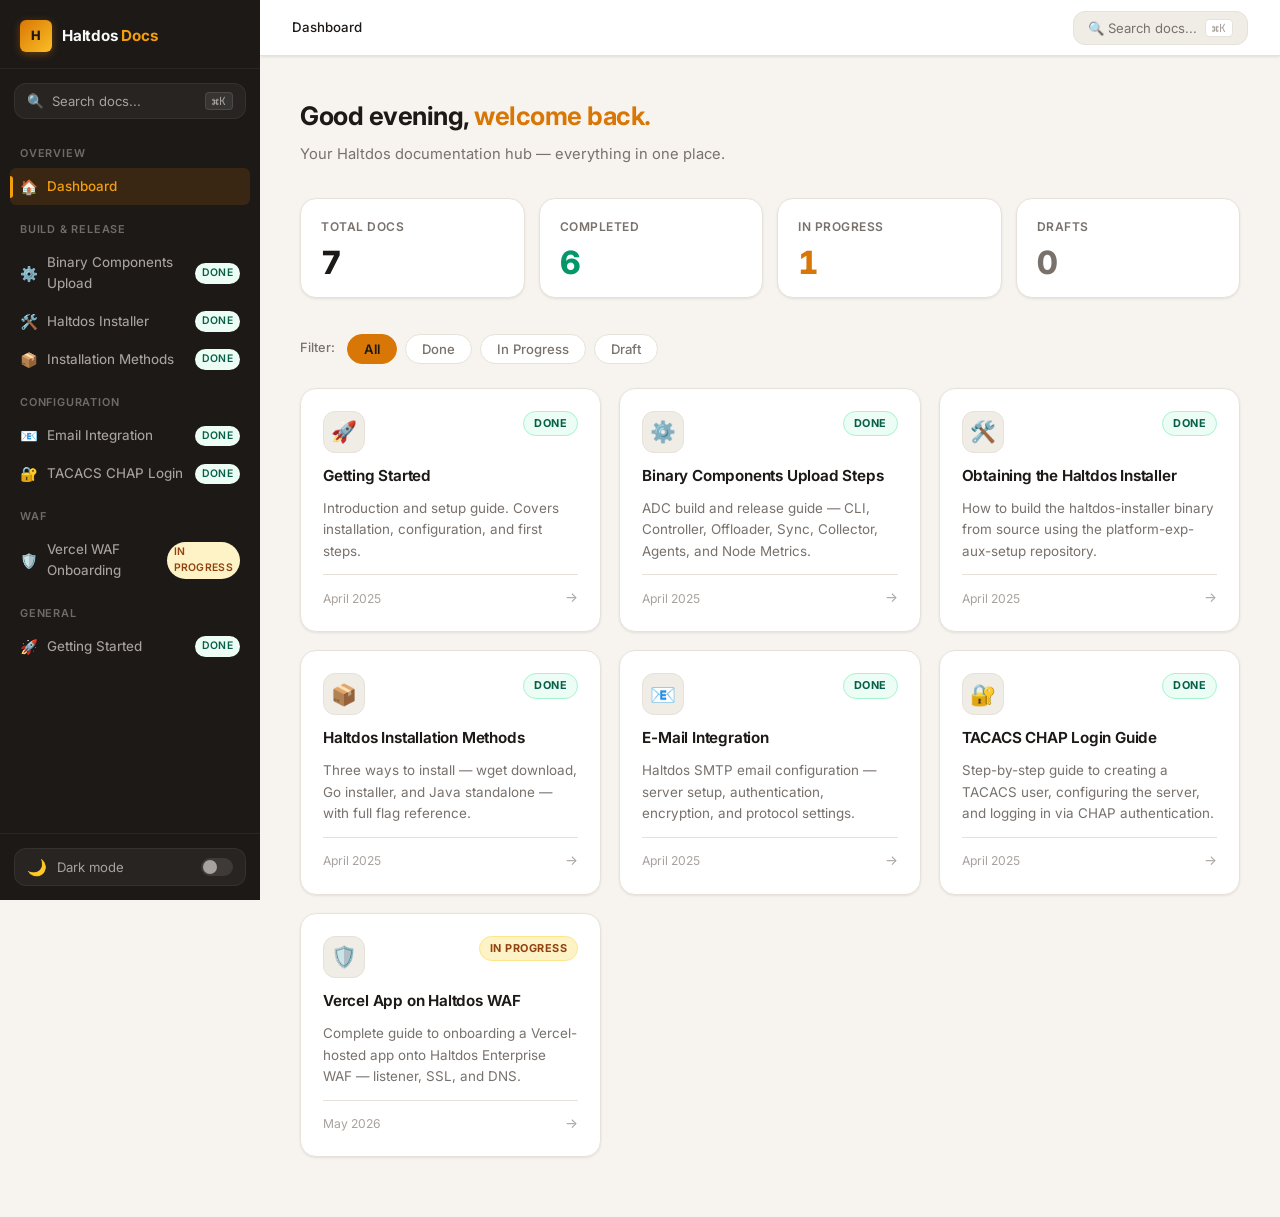
==== index.html @ 84341613 "docs: update 2026-05-12 13:01" ====
<!DOCTYPE html>
<html lang="en" data-theme="light">

<head>
    <meta charset="UTF-8" />
    <meta name="viewport" content="width=device-width, initial-scale=1.0" />
    <title>Haltdos Docs</title>
    <link rel="stylesheet" href="style.css" />
</head>

<body>

    <!-- ══════════════════════════════════════
       SPOTLIGHT SEARCH MODAL
  ══════════════════════════════════════ -->
    <div class="search-overlay" id="searchOverlay">
        <div class="search-modal">
            <div class="search-input-wrap">
                <span class="search-input-icon">🔍</span>
                <input type="text" class="search-input" id="searchInput" placeholder="Search documentation..."
                    autocomplete="off" />
                <span class="search-esc" id="searchClose">ESC</span>
            </div>
            <div class="search-results" id="searchResults"></div>
            <div class="search-footer">
                <span><kbd>↑</kbd> <kbd>↓</kbd> navigate</span>
                <span><kbd>↵</kbd> open</span>
                <span><kbd>ESC</kbd> close</span>
            </div>
        </div>
    </div>

    <!-- ══════════════════════════════════════
       SIDEBAR
  ══════════════════════════════════════ -->
    <aside class="sidebar" id="sidebar">

        <!-- Logo -->
        <div class="sidebar-logo">
            <a href="index.html">
                <div class="logo-mark">H</div>
                <div class="logo-text">Haltdos <span>Docs</span></div>
            </a>
        </div>

        <!-- Search trigger -->
        <div class="sidebar-search">
            <button class="sidebar-search-btn" id="sidebarSearchBtn">
                <span class="search-icon">🔍</span>
                Search docs...
                <span class="sidebar-search-kbd">⌘K</span>
            </button>
        </div>

        <!-- Nav -->
        <nav class="sidebar-nav">

            <div class="nav-section">
                <div class="nav-section-title">Overview</div>
                <a class="nav-item active" href="index.html">
                    <span class="nav-item-icon">🏠</span>
                    Dashboard
                </a>
            </div>

            <div class="nav-section">
                <div class="nav-section-title">Build & Release</div>
                <a class="nav-item" href="docs/binary-components-upload.html">
                    <span class="nav-item-icon">⚙️</span>
                    Binary Components Upload
                    <span class="nav-item-tag done">Done</span>
                </a>
                <a class="nav-item" href="docs/haltdos-installer.html">
                    <span class="nav-item-icon">🛠️</span>
                    Haltdos Installer
                    <span class="nav-item-tag done">Done</span>
                </a>
                <a class="nav-item" href="docs/installer-methods.html">
                    <span class="nav-item-icon">📦</span>
                    Installation Methods
                    <span class="nav-item-tag done">Done</span>
                </a>
            </div>

            <div class="nav-section">
                <div class="nav-section-title">Configuration</div>
                <a class="nav-item" href="docs/email-integration.html">
                    <span class="nav-item-icon">📧</span>
                    Email Integration
                    <span class="nav-item-tag done">Done</span>
                </a>
                <a class="nav-item" href="docs/tacacs-chap-login.html">
                    <span class="nav-item-icon">🔐</span>
                    TACACS CHAP Login
                    <span class="nav-item-tag done">Done</span>
                </a>
            </div>

            <div class="nav-section">
                <div class="nav-section-title">WAF</div>
                <a class="nav-item" href="docs/vercel-waf-onboarding.html">
                    <span class="nav-item-icon">🛡️</span>
                    Vercel WAF Onboarding
                    <span class="nav-item-tag progress">In Progress</span>
                </a>
            </div>

            <div class="nav-section">
                <div class="nav-section-title">General</div>
                <a class="nav-item" href="docs/getting-started.html">
                    <span class="nav-item-icon">🚀</span>
                    Getting Started
                    <span class="nav-item-tag done">Done</span>
                </a>
            </div>

        </nav>

        <!-- Footer — Theme Toggle -->
        <div class="sidebar-footer">
            <button class="theme-toggle" id="themeToggle">
                <span class="theme-toggle-icon" id="themeIcon">🌙</span>
                <span class="theme-toggle-label" id="themeLabel">Dark mode</span>
                <div class="theme-toggle-pill"></div>
            </button>
        </div>

    </aside>

    <!-- ══════════════════════════════════════
       MAIN WRAPPER
  ══════════════════════════════════════ -->
    <div class="main-wrapper">

        <!-- Topbar -->
        <header class="topbar">
            <div class="topbar-breadcrumb">
                <span class="current">Dashboard</span>
            </div>
            <button class="topbar-search-btn" id="topbarSearchBtn">
                🔍 Search docs...
                <span class="topbar-search-kbd">⌘K</span>
            </button>
        </header>

        <!-- Hero -->
        <section class="dashboard-hero animate-in">
            <div class="dashboard-greeting" id="greeting">
                Good morning, <span>welcome back.</span>
            </div>
            <div class="dashboard-subtitle">
                Your Haltdos documentation hub — everything in one place.
            </div>

            <!-- Stats Row -->
            <div class="stats-row">
                <div class="stat-card">
                    <div class="stat-label">Total Docs</div>
                    <div class="stat-value" id="statTotal">0</div>
                </div>
                <div class="stat-card">
                    <div class="stat-label">Completed</div>
                    <div class="stat-value green" id="statDone">0</div>
                </div>
                <div class="stat-card">
                    <div class="stat-label">In Progress</div>
                    <div class="stat-value amber" id="statProgress">0</div>
                </div>
                <div class="stat-card">
                    <div class="stat-label">Drafts</div>
                    <div class="stat-value stone" id="statDraft">0</div>
                </div>
            </div>
        </section>

        <!-- Filters -->
        <div class="filters-row">
            <span class="filters-label">Filter:</span>
            <button class="filter-btn active" data-filter="all">All</button>
            <button class="filter-btn" data-filter="done">Done</button>
            <button class="filter-btn" data-filter="in-progress">In Progress</button>
            <button class="filter-btn" data-filter="draft">Draft</button>
        </div>

        <!-- Cards Grid -->
        <div class="cards-grid" id="cardsGrid">

            <!-- Card: Getting Started -->
            <a class="card" href="docs/getting-started.html" data-status="done" data-title="Getting Started"
                data-desc="Introduction and setup guide for the project">
                <div class="card-top">
                    <div class="card-icon">🚀</div>
                    <span class="tag done">Done</span>
                </div>
                <h3>Getting Started</h3>
                <p>Introduction and setup guide. Covers installation, configuration, and first steps.</p>
                <div class="card-footer">
                    <span>April 2025</span>
                    <span class="card-arrow">→</span>
                </div>
            </a>

            <!-- Card: Binary Components -->
            <a class="card" href="docs/binary-components-upload.html" data-status="done"
                data-title="Binary Components Upload" data-desc="ADC build and release guide for all components">
                <div class="card-top">
                    <div class="card-icon">⚙️</div>
                    <span class="tag done">Done</span>
                </div>
                <h3>Binary Components Upload Steps</h3>
                <p>ADC build and release guide — CLI, Controller, Offloader, Sync, Collector, Agents, and Node Metrics.
                </p>
                <div class="card-footer">
                    <span>April 2025</span>
                    <span class="card-arrow">→</span>
                </div>
            </a>

            <!-- Card: Haltdos Installer -->
            <a class="card" href="docs/haltdos-installer.html" data-status="done" data-title="Haltdos Installer"
                data-desc="Build the haltdos-installer binary from source">
                <div class="card-top">
                    <div class="card-icon">🛠️</div>
                    <span class="tag done">Done</span>
                </div>
                <h3>Obtaining the Haltdos Installer</h3>
                <p>How to build the haltdos-installer binary from source using the platform-exp-aux-setup repository.
                </p>
                <div class="card-footer">
                    <span>April 2025</span>
                    <span class="card-arrow">→</span>
                </div>
            </a>

            <!-- Card: Installation Methods -->
            <a class="card" href="docs/installer-methods.html" data-status="done"
                data-title="Haltdos Installation Methods" data-desc="Three ways to install Haltdos on Rocky Linux">
                <div class="card-top">
                    <div class="card-icon">📦</div>
                    <span class="tag done">Done</span>
                </div>
                <h3>Haltdos Installation Methods</h3>
                <p>Three ways to install — wget download, Go installer, and Java standalone — with full flag reference.
                </p>
                <div class="card-footer">
                    <span>April 2025</span>
                    <span class="card-arrow">→</span>
                </div>
            </a>

            <!-- Card: Email Integration -->
            <a class="card" href="docs/email-integration.html" data-status="done" data-title="Email Integration"
                data-desc="Haltdos SMTP email configuration">
                <div class="card-top">
                    <div class="card-icon">📧</div>
                    <span class="tag done">Done</span>
                </div>
                <h3>E-Mail Integration</h3>
                <p>Haltdos SMTP email configuration — server setup, authentication, encryption, and protocol settings.
                </p>
                <div class="card-footer">
                    <span>April 2025</span>
                    <span class="card-arrow">→</span>
                </div>
            </a>

            <!-- Card: TACACS -->
            <a class="card" href="docs/tacacs-chap-login.html" data-status="done" data-title="TACACS CHAP Login Guide"
                data-desc="TACACS user setup and CHAP authentication">
                <div class="card-top">
                    <div class="card-icon">🔐</div>
                    <span class="tag done">Done</span>
                </div>
                <h3>TACACS CHAP Login Guide</h3>
                <p>Step-by-step guide to creating a TACACS user, configuring the server, and logging in via CHAP
                    authentication.</p>
                <div class="card-footer">
                    <span>April 2025</span>
                    <span class="card-arrow">→</span>
                </div>
            </a>

            <!-- Card: Vercel WAF -->
            <a class="card" href="docs/vercel-waf-onboarding.html" data-status="in-progress"
                data-title="Vercel App on Haltdos WAF" data-desc="Onboard Vercel app onto Haltdos Enterprise WAF">
                <div class="card-top">
                    <div class="card-icon">🛡️</div>
                    <span class="tag in-progress">In Progress</span>
                </div>
                <h3>Vercel App on Haltdos WAF</h3>
                <p>Complete guide to onboarding a Vercel-hosted app onto Haltdos Enterprise WAF — listener, SSL, and
                    DNS.</p>
                <div class="card-footer">
                    <span>May 2026</span>
                    <span class="card-arrow">→</span>
                </div>
            </a>

            <!-- Empty state -->
            <div class="empty-state" id="emptyState">
                <div class="empty-state-icon">🔍</div>
                No docs found matching your search.
            </div>

        </div>
        <!-- end cards-grid -->

    </div>
    <!-- end main-wrapper -->

    <!-- ══════════════════════════════════════
       JAVASCRIPT
  ══════════════════════════════════════ -->
    <script>
        (() => {

            // ── Docs registry (used by search) ──
            const DOCS = [
                { title: 'Getting Started', icon: '🚀', status: 'done', desc: 'Introduction and setup guide for the project', href: 'docs/getting-started.html' },
                { title: 'Binary Components Upload', icon: '⚙️', status: 'done', desc: 'ADC build and release guide for all components', href: 'docs/binary-components-upload.html' },
                { title: 'Haltdos Installer', icon: '🛠️', status: 'done', desc: 'Build the haltdos-installer binary from source', href: 'docs/haltdos-installer.html' },
                { title: 'Haltdos Installation Methods', icon: '📦', status: 'done', desc: 'wget, Go installer, and Java standalone methods', href: 'docs/installer-methods.html' },
                { title: 'Email Integration', icon: '📧', status: 'done', desc: 'SMTP email configuration — server, auth, encryption', href: 'docs/email-integration.html' },
                { title: 'TACACS CHAP Login Guide', icon: '🔐', status: 'done', desc: 'TACACS user setup and CHAP authentication login', href: 'docs/tacacs-chap-login.html' },
                { title: 'Vercel App on Haltdos WAF', icon: '🛡️', status: 'in-progress', desc: 'Onboard a Vercel app onto the Haltdos Enterprise WAF', href: 'docs/vercel-waf-onboarding.html' },
            ];

            // ── Greeting based on time ──
            const hour = new Date().getHours();
            const greet = hour < 12 ? 'Good morning,' : hour < 18 ? 'Good afternoon,' : 'Good evening,';
            document.getElementById('greeting').innerHTML = `${greet} <span>welcome back.</span>`;

            // ── Animate stats counters ──
            function animateCount(el, target, delay = 0) {
                setTimeout(() => {
                    let current = 0;
                    const step = Math.ceil(target / 20);
                    const timer = setInterval(() => {
                        current = Math.min(current + step, target);
                        el.textContent = current;
                        if (current >= target) clearInterval(timer);
                    }, 40);
                }, delay);
            }

            const done = DOCS.filter(d => d.status === 'done').length;
            const progress = DOCS.filter(d => d.status === 'in-progress').length;
            const draft = DOCS.filter(d => d.status === 'draft').length;

            animateCount(document.getElementById('statTotal'), DOCS.length, 300);
            animateCount(document.getElementById('statDone'), done, 400);
            animateCount(document.getElementById('statProgress'), progress, 500);
            animateCount(document.getElementById('statDraft'), draft, 600);

            // ── Filter buttons ──
            const filterBtns = document.querySelectorAll('.filter-btn');
            const cards = document.querySelectorAll('.card');
            const emptyState = document.getElementById('emptyState');
            let activeFilter = 'all';
            let searchQuery = '';

            filterBtns.forEach(btn => {
                btn.addEventListener('click', () => {
                    filterBtns.forEach(b => b.classList.remove('active'));
                    btn.classList.add('active');
                    activeFilter = btn.dataset.filter;
                    applyFilters();
                });
            });

            function applyFilters() {
                let visible = 0;
                cards.forEach(card => {
                    const titleMatch = card.dataset.title.toLowerCase().includes(searchQuery);
                    const descMatch = card.dataset.desc.toLowerCase().includes(searchQuery);
                    const filterMatch = activeFilter === 'all' || card.dataset.status === activeFilter;
                    if ((titleMatch || descMatch) && filterMatch) {
                        card.style.display = 'flex';
                        visible++;
                    } else {
                        card.style.display = 'none';
                    }
                });
                emptyState.style.display = visible === 0 ? 'block' : 'none';
            }

            // ── Spotlight Search ──
            const overlay = document.getElementById('searchOverlay');
            const searchInput = document.getElementById('searchInput');
            const searchResults = document.getElementById('searchResults');
            let selectedIdx = -1;

            function openSearch() {
                overlay.classList.add('open');
                searchInput.focus();
                renderResults('');
            }

            function closeSearch() {
                overlay.classList.remove('open');
                searchInput.value = '';
                selectedIdx = -1;
            }

            function renderResults(query) {
                const q = query.toLowerCase().trim();
                const filtered = q === ''
                    ? DOCS
                    : DOCS.filter(d =>
                        d.title.toLowerCase().includes(q) ||
                        d.desc.toLowerCase().includes(q)
                    );

                if (filtered.length === 0) {
                    searchResults.innerHTML = `<div class="search-empty">No results for "<strong>${query}</strong>"</div>`;
                    return;
                }

                searchResults.innerHTML = filtered.map((doc, i) => `
        <a class="search-result-item ${i === selectedIdx ? 'selected' : ''}"
           href="${doc.href}">
          <div class="search-result-icon">${doc.icon}</div>
          <div class="search-result-text">
            <div class="search-result-title">${doc.title}</div>
            <div class="search-result-desc">${doc.desc}</div>
          </div>
          <span class="search-result-tag ${doc.status === 'done' ? 'done' : doc.status === 'in-progress' ? 'progress' : 'draft'}">
            ${doc.status === 'in-progress' ? 'In Progress' : doc.status.charAt(0).toUpperCase() + doc.status.slice(1)}
          </span>
        </a>
      `).join('');
            }

            searchInput.addEventListener('input', e => {
                searchQuery = e.target.value.toLowerCase().trim();
                selectedIdx = -1;
                renderResults(e.target.value);
                applyFilters();
            });

            // keyboard navigation inside modal
            searchInput.addEventListener('keydown', e => {
                const items = searchResults.querySelectorAll('.search-result-item');
                if (e.key === 'ArrowDown') {
                    e.preventDefault();
                    selectedIdx = Math.min(selectedIdx + 1, items.length - 1);
                    items.forEach((el, i) => el.classList.toggle('selected', i === selectedIdx));
                    items[selectedIdx]?.scrollIntoView({ block: 'nearest' });
                } else if (e.key === 'ArrowUp') {
                    e.preventDefault();
                    selectedIdx = Math.max(selectedIdx - 1, 0);
                    items.forEach((el, i) => el.classList.toggle('selected', i === selectedIdx));
                    items[selectedIdx]?.scrollIntoView({ block: 'nearest' });
                } else if (e.key === 'Enter' && selectedIdx >= 0) {
                    items[selectedIdx]?.click();
                } else if (e.key === 'Escape') {
                    closeSearch();
                }
            });

            // open triggers
            document.getElementById('topbarSearchBtn').addEventListener('click', openSearch);
            document.getElementById('sidebarSearchBtn').addEventListener('click', openSearch);
            document.getElementById('searchClose').addEventListener('click', closeSearch);
            overlay.addEventListener('click', e => { if (e.target === overlay) closeSearch(); });

            // ⌘K / Ctrl+K global shortcut
            document.addEventListener('keydown', e => {
                if ((e.metaKey || e.ctrlKey) && e.key === 'k') {
                    e.preventDefault();
                    overlay.classList.contains('open') ? closeSearch() : openSearch();
                }
            });

            // ── Dark Mode ──
            const themeToggle = document.getElementById('themeToggle');
            const themeIcon = document.getElementById('themeIcon');
            const themeLabel = document.getElementById('themeLabel');
            const html = document.documentElement;

            const savedTheme = localStorage.getItem('hd-theme') || 'light';
            html.setAttribute('data-theme', savedTheme);
            updateThemeUI(savedTheme);

            themeToggle.addEventListener('click', () => {
                const current = html.getAttribute('data-theme');
                const next = current === 'light' ? 'dark' : 'light';
                html.setAttribute('data-theme', next);
                localStorage.setItem('hd-theme', next);
                updateThemeUI(next);
            });

            function updateThemeUI(theme) {
                if (theme === 'dark') {
                    themeIcon.textContent = '☀️';
                    themeLabel.textContent = 'Light mode';
                } else {
                    themeIcon.textContent = '🌙';
                    themeLabel.textContent = 'Dark mode';
                }
            }

        })();
    </script>

</body>

</html>
---- style.css ----
/* ============================================
   HALTDOS DOCS — Design System
   Phase 1: Full CSS Foundation
   Palette: Warm Slate + Amber
============================================ */

/* ── Google Fonts ── */
@import url('https://fonts.googleapis.com/css2?family=Inter:wght@300;400;500;600;700;800&family=JetBrains+Mono:wght@400;500&display=swap');

/* ============================================
   DESIGN TOKENS — Light Mode
============================================ */
:root {
    /* Backgrounds */
    --bg-base: #F7F4EF;
    --bg-surface: #FFFFFF;
    --bg-elevated: #FDFCFA;
    --bg-sunken: #F0EDE6;

    /* Sidebar */
    --sidebar-bg: #1C1917;
    --sidebar-text: #A8A29E;
    --sidebar-text-hover: #FAFAF9;
    --sidebar-active-bg: rgba(217, 119, 6, 0.15);
    --sidebar-active: #F59E0B;
    --sidebar-border: rgba(255, 255, 255, 0.06);
    --sidebar-width: 260px;

    /* Accent — Amber */
    --accent: #D97706;
    --accent-hover: #B45309;
    --accent-soft: #FEF3C7;
    --accent-border: #FDE68A;
    --accent-text: #92400E;

    /* Text */
    --text-primary: #1C1917;
    --text-secondary: #44403C;
    --text-muted: #78716C;
    --text-faint: #A8A29E;

    /* Borders */
    --border: #E7E2D9;
    --border-strong: #D6CFC4;

    /* Status colors */
    --done-bg: #ECFDF5;
    --done-text: #065F46;
    --done-border: #A7F3D0;

    --progress-bg: #FEF3C7;
    --progress-text: #92400E;
    --progress-border: #FDE68A;

    --draft-bg: #F5F5F4;
    --draft-text: #57534E;
    --draft-border: #D6D3D1;

    /* Shadows */
    --shadow-sm: 0 1px 3px rgba(28, 25, 23, 0.06), 0 1px 2px rgba(28, 25, 23, 0.04);
    --shadow-md: 0 4px 16px rgba(28, 25, 23, 0.08), 0 2px 6px rgba(28, 25, 23, 0.04);
    --shadow-lg: 0 12px 40px rgba(28, 25, 23, 0.12), 0 4px 12px rgba(28, 25, 23, 0.06);
    --shadow-glow: 0 0 0 3px rgba(217, 119, 6, 0.15);

    /* Radius */
    --radius-sm: 6px;
    --radius-md: 12px;
    --radius-lg: 16px;
    --radius-xl: 22px;
    --radius-full: 999px;

    /* Transitions */
    --transition: all 0.2s cubic-bezier(0.4, 0, 0.2, 1);
    --transition-slow: all 0.35s cubic-bezier(0.4, 0, 0.2, 1);

    /* Typography */
    --font-sans: 'Inter', -apple-system, BlinkMacSystemFont, sans-serif;
    --font-mono: 'JetBrains Mono', 'Courier New', monospace;

    /* Layout */
    --topbar-height: 56px;
    --content-max: 760px;
}

/* ============================================
   DESIGN TOKENS — Dark Mode
============================================ */
[data-theme="dark"] {
    --bg-base: #0C0A09;
    --bg-surface: #1C1917;
    --bg-elevated: #231F1D;
    --bg-sunken: #141210;

    --sidebar-bg: #111010;
    --sidebar-text: #78716C;
    --sidebar-text-hover: #FAFAF9;
    --sidebar-active-bg: rgba(217, 119, 6, 0.18);
    --sidebar-active: #FBBF24;
    --sidebar-border: rgba(255, 255, 255, 0.05);

    --accent: #F59E0B;
    --accent-hover: #FBBF24;
    --accent-soft: rgba(245, 158, 11, 0.12);
    --accent-border: rgba(245, 158, 11, 0.3);
    --accent-text: #FDE68A;

    --text-primary: #FAFAF9;
    --text-secondary: #D6D3D1;
    --text-muted: #A8A29E;
    --text-faint: #57534E;

    --border: #292524;
    --border-strong: #3D3835;

    --done-bg: rgba(6, 95, 70, 0.2);
    --done-text: #6EE7B7;
    --done-border: rgba(110, 231, 183, 0.2);

    --progress-bg: rgba(146, 64, 14, 0.2);
    --progress-text: #FDE68A;
    --progress-border: rgba(253, 230, 138, 0.2);

    --draft-bg: rgba(87, 83, 78, 0.2);
    --draft-text: #A8A29E;
    --draft-border: rgba(168, 162, 158, 0.2);

    --shadow-sm: 0 1px 3px rgba(0, 0, 0, 0.3);
    --shadow-md: 0 4px 16px rgba(0, 0, 0, 0.4);
    --shadow-lg: 0 12px 40px rgba(0, 0, 0, 0.5);
    --shadow-glow: 0 0 0 3px rgba(245, 158, 11, 0.2);
}

/* ============================================
   RESET & BASE
============================================ */
*,
*::before,
*::after {
    margin: 0;
    padding: 0;
    box-sizing: border-box;
}

html {
    scroll-behavior: smooth;
    -webkit-font-smoothing: antialiased;
    -moz-osx-font-smoothing: grayscale;
}

body {
    font-family: var(--font-sans);
    background-color: var(--bg-base);
    color: var(--text-primary);
    min-height: 100vh;
    transition: background-color 0.3s ease, color 0.3s ease;
    line-height: 1.6;
}

/* ============================================
   SCROLLBAR
============================================ */
::-webkit-scrollbar {
    width: 6px;
    height: 6px;
}

::-webkit-scrollbar-track {
    background: transparent;
}

::-webkit-scrollbar-thumb {
    background: var(--border-strong);
    border-radius: var(--radius-full);
}

::-webkit-scrollbar-thumb:hover {
    background: var(--text-faint);
}

/* ============================================
   READING PROGRESS BAR
============================================ */
#progress-bar {
    position: fixed;
    top: 0;
    left: 0;
    height: 3px;
    width: 0%;
    background: linear-gradient(90deg, var(--accent), #FBBF24);
    z-index: 9999;
    transition: width 0.1s linear;
    border-radius: 0 var(--radius-full) var(--radius-full) 0;
}

/* ============================================
   SIDEBAR
============================================ */
.sidebar {
    position: fixed;
    top: 0;
    left: 0;
    width: var(--sidebar-width);
    height: 100vh;
    background-color: var(--sidebar-bg);
    display: flex;
    flex-direction: column;
    z-index: 200;
    overflow: hidden;
    transition: var(--transition-slow);
}

.sidebar-logo {
    padding: 20px 20px 16px;
    border-bottom: 1px solid var(--sidebar-border);
    flex-shrink: 0;
}

.sidebar-logo a {
    text-decoration: none;
    display: flex;
    align-items: center;
    gap: 10px;
}

.logo-mark {
    width: 32px;
    height: 32px;
    background: linear-gradient(135deg, var(--accent), #FBBF24);
    border-radius: var(--radius-sm);
    display: flex;
    align-items: center;
    justify-content: center;
    font-size: 0.8rem;
    font-weight: 800;
    color: #1C1917;
    flex-shrink: 0;
    box-shadow: 0 2px 8px rgba(217, 119, 6, 0.4);
}

.logo-text {
    font-size: 0.95rem;
    font-weight: 700;
    color: #FAFAF9;
    letter-spacing: -0.2px;
}

.logo-text span {
    color: var(--sidebar-active);
}

/* ── Sidebar Search trigger ── */
.sidebar-search {
    margin: 14px 14px 8px;
    flex-shrink: 0;
}

.sidebar-search-btn {
    width: 100%;
    background: rgba(255, 255, 255, 0.05);
    border: 1px solid var(--sidebar-border);
    border-radius: var(--radius-md);
    padding: 8px 12px;
    display: flex;
    align-items: center;
    gap: 8px;
    cursor: pointer;
    transition: var(--transition);
    color: var(--sidebar-text);
    font-family: var(--font-sans);
    font-size: 0.82rem;
}

.sidebar-search-btn:hover {
    background: rgba(255, 255, 255, 0.08);
    color: var(--sidebar-text-hover);
    border-color: rgba(255, 255, 255, 0.1);
}

.sidebar-search-btn .search-icon {
    font-size: 0.85rem;
}

.sidebar-search-kbd {
    margin-left: auto;
    background: rgba(255, 255, 255, 0.08);
    border: 1px solid rgba(255, 255, 255, 0.1);
    border-radius: 4px;
    padding: 1px 6px;
    font-size: 0.7rem;
    color: var(--sidebar-text);
    font-family: var(--font-mono);
}

/* ── Sidebar Nav ── */
.sidebar-nav {
    flex: 1;
    overflow-y: auto;
    padding: 8px 10px 20px;
}

.sidebar-nav::-webkit-scrollbar {
    width: 3px;
}

.nav-section {
    margin-bottom: 6px;
}

.nav-section-title {
    font-size: 0.68rem;
    font-weight: 600;
    text-transform: uppercase;
    letter-spacing: 0.8px;
    color: var(--sidebar-text);
    padding: 10px 10px 6px;
    opacity: 0.6;
}

.nav-item {
    display: flex;
    align-items: center;
    gap: 9px;
    padding: 7px 10px;
    border-radius: var(--radius-sm);
    text-decoration: none;
    color: var(--sidebar-text);
    font-size: 0.84rem;
    font-weight: 450;
    transition: var(--transition);
    margin-bottom: 1px;
    position: relative;
}

.nav-item:hover {
    background: rgba(255, 255, 255, 0.06);
    color: var(--sidebar-text-hover);
}

.nav-item.active {
    background: var(--sidebar-active-bg);
    color: var(--sidebar-active);
    font-weight: 500;
}

.nav-item.active::before {
    content: '';
    position: absolute;
    left: 0;
    top: 20%;
    height: 60%;
    width: 3px;
    background: var(--sidebar-active);
    border-radius: 0 var(--radius-full) var(--radius-full) 0;
}

.nav-item-icon {
    font-size: 0.9rem;
    flex-shrink: 0;
}

.nav-item-tag {
    margin-left: auto;
    font-size: 0.65rem;
    font-weight: 600;
    padding: 2px 7px;
    border-radius: var(--radius-full);
    text-transform: uppercase;
    letter-spacing: 0.3px;
}

.nav-item-tag.done {
    background: var(--done-bg);
    color: var(--done-text);
}

.nav-item-tag.progress {
    background: var(--progress-bg);
    color: var(--progress-text);
}

.nav-item-tag.draft {
    background: var(--draft-bg);
    color: var(--draft-text);
}

/* ── Sidebar Footer ── */
.sidebar-footer {
    padding: 14px;
    border-top: 1px solid var(--sidebar-border);
    flex-shrink: 0;
}

.theme-toggle {
    width: 100%;
    background: rgba(255, 255, 255, 0.05);
    border: 1px solid var(--sidebar-border);
    border-radius: var(--radius-md);
    padding: 8px 12px;
    display: flex;
    align-items: center;
    gap: 10px;
    cursor: pointer;
    transition: var(--transition);
    color: var(--sidebar-text);
    font-family: var(--font-sans);
    font-size: 0.82rem;
}

.theme-toggle:hover {
    background: rgba(255, 255, 255, 0.08);
    color: var(--sidebar-text-hover);
}

.theme-toggle-icon {
    font-size: 1rem;
}

.theme-toggle-label {
    flex: 1;
    text-align: left;
}

.theme-toggle-pill {
    width: 32px;
    height: 18px;
    background: rgba(255, 255, 255, 0.1);
    border-radius: var(--radius-full);
    position: relative;
    transition: var(--transition);
}

.theme-toggle-pill::after {
    content: '';
    position: absolute;
    top: 2px;
    left: 2px;
    width: 14px;
    height: 14px;
    background: var(--sidebar-text);
    border-radius: 50%;
    transition: var(--transition);
}

[data-theme="dark"] .theme-toggle-pill {
    background: rgba(217, 119, 6, 0.4);
}

[data-theme="dark"] .theme-toggle-pill::after {
    transform: translateX(14px);
    background: var(--accent);
}

/* ============================================
   MAIN LAYOUT
============================================ */
.main-wrapper {
    margin-left: var(--sidebar-width);
    min-height: 100vh;
    display: flex;
    flex-direction: column;
}

/* ============================================
   TOPBAR
============================================ */
.topbar {
    height: var(--topbar-height);
    background: var(--bg-surface);
    border-bottom: 1px solid var(--border);
    display: flex;
    align-items: center;
    padding: 0 32px;
    gap: 16px;
    position: sticky;
    top: 0;
    z-index: 100;
    box-shadow: var(--shadow-sm);
}

.topbar-breadcrumb {
    display: flex;
    align-items: center;
    gap: 6px;
    font-size: 0.83rem;
    color: var(--text-muted);
    flex: 1;
}

.topbar-breadcrumb a {
    color: var(--text-muted);
    text-decoration: none;
    transition: var(--transition);
}

.topbar-breadcrumb a:hover {
    color: var(--accent);
}

.topbar-breadcrumb .sep {
    color: var(--border-strong);
    font-size: 0.75rem;
}

.topbar-breadcrumb .current {
    color: var(--text-primary);
    font-weight: 500;
}

.topbar-search-btn {
    display: flex;
    align-items: center;
    gap: 8px;
    background: var(--bg-sunken);
    border: 1px solid var(--border);
    border-radius: var(--radius-md);
    padding: 7px 14px;
    cursor: pointer;
    color: var(--text-muted);
    font-family: var(--font-sans);
    font-size: 0.82rem;
    transition: var(--transition);
    white-space: nowrap;
}

.topbar-search-btn:hover {
    border-color: var(--accent);
    color: var(--text-primary);
    box-shadow: var(--shadow-glow);
}

.topbar-search-kbd {
    background: var(--bg-surface);
    border: 1px solid var(--border);
    border-radius: 4px;
    padding: 1px 6px;
    font-size: 0.7rem;
    font-family: var(--font-mono);
    color: var(--text-faint);
}

/* ============================================
   SPOTLIGHT SEARCH MODAL
============================================ */
.search-overlay {
    position: fixed;
    inset: 0;
    background: rgba(28, 25, 23, 0.6);
    backdrop-filter: blur(6px);
    z-index: 1000;
    display: flex;
    align-items: flex-start;
    justify-content: center;
    padding-top: 80px;
    opacity: 0;
    pointer-events: none;
    transition: opacity 0.2s ease;
}

.search-overlay.open {
    opacity: 1;
    pointer-events: all;
}

.search-modal {
    background: var(--bg-surface);
    border: 1px solid var(--border);
    border-radius: var(--radius-xl);
    width: 100%;
    max-width: 560px;
    box-shadow: var(--shadow-lg);
    overflow: hidden;
    transform: translateY(-12px) scale(0.98);
    transition: transform 0.2s cubic-bezier(0.4, 0, 0.2, 1);
}

.search-overlay.open .search-modal {
    transform: translateY(0) scale(1);
}

.search-input-wrap {
    display: flex;
    align-items: center;
    gap: 12px;
    padding: 16px 20px;
    border-bottom: 1px solid var(--border);
}

.search-input-icon {
    color: var(--text-muted);
    font-size: 1.1rem;
    flex-shrink: 0;
}

.search-input {
    flex: 1;
    border: none;
    background: transparent;
    font-family: var(--font-sans);
    font-size: 1rem;
    color: var(--text-primary);
    outline: none;
}

.search-input::placeholder {
    color: var(--text-faint);
}

.search-esc {
    background: var(--bg-sunken);
    border: 1px solid var(--border);
    border-radius: 4px;
    padding: 2px 8px;
    font-size: 0.72rem;
    font-family: var(--font-mono);
    color: var(--text-muted);
    cursor: pointer;
}

.search-results {
    max-height: 360px;
    overflow-y: auto;
    padding: 8px;
}

.search-result-item {
    display: flex;
    align-items: center;
    gap: 12px;
    padding: 10px 12px;
    border-radius: var(--radius-md);
    cursor: pointer;
    transition: var(--transition);
    text-decoration: none;
    color: inherit;
}

.search-result-item:hover,
.search-result-item.selected {
    background: var(--accent-soft);
}

.search-result-icon {
    font-size: 1.1rem;
    flex-shrink: 0;
    width: 32px;
    height: 32px;
    display: flex;
    align-items: center;
    justify-content: center;
    background: var(--bg-sunken);
    border-radius: var(--radius-sm);
    border: 1px solid var(--border);
}

.search-result-text {
    flex: 1;
}

.search-result-title {
    font-size: 0.88rem;
    font-weight: 500;
    color: var(--text-primary);
}

.search-result-desc {
    font-size: 0.78rem;
    color: var(--text-muted);
    margin-top: 1px;
}

.search-result-tag {
    font-size: 0.68rem;
    font-weight: 600;
    padding: 2px 8px;
    border-radius: var(--radius-full);
    text-transform: uppercase;
}

.search-result-tag.done {
    background: var(--done-bg);
    color: var(--done-text);
}

.search-result-tag.progress {
    background: var(--progress-bg);
    color: var(--progress-text);
}

.search-result-tag.draft {
    background: var(--draft-bg);
    color: var(--draft-text);
}

.search-empty {
    padding: 40px 20px;
    text-align: center;
    color: var(--text-muted);
    font-size: 0.88rem;
}

.search-footer {
    padding: 10px 16px;
    border-top: 1px solid var(--border);
    display: flex;
    align-items: center;
    gap: 16px;
    font-size: 0.75rem;
    color: var(--text-faint);
}

.search-footer kbd {
    background: var(--bg-sunken);
    border: 1px solid var(--border);
    border-radius: 3px;
    padding: 1px 5px;
    font-family: var(--font-mono);
    font-size: 0.7rem;
    color: var(--text-muted);
}

/* ============================================
   DASHBOARD — HERO
============================================ */
.dashboard-hero {
    padding: 40px 40px 0;
    max-width: 1100px;
    margin: 0 auto;
    width: 100%;
}

.dashboard-greeting {
    font-size: 1.6rem;
    font-weight: 700;
    color: var(--text-primary);
    letter-spacing: -0.5px;
    margin-bottom: 6px;
}

.dashboard-greeting span {
    color: var(--accent);
}

.dashboard-subtitle {
    font-size: 0.92rem;
    color: var(--text-muted);
    margin-bottom: 32px;
}

/* ── Stats Row ── */
.stats-row {
    display: grid;
    grid-template-columns: repeat(4, 1fr);
    gap: 14px;
    margin-bottom: 36px;
}

.stat-card {
    background: var(--bg-surface);
    border: 1px solid var(--border);
    border-radius: var(--radius-lg);
    padding: 18px 20px;
    box-shadow: var(--shadow-sm);
    transition: var(--transition);
    position: relative;
    overflow: hidden;
}

.stat-card::before {
    content: '';
    position: absolute;
    top: 0;
    left: 0;
    right: 0;
    height: 3px;
    background: linear-gradient(90deg, var(--accent), #FBBF24);
    opacity: 0;
    transition: var(--transition);
}

.stat-card:hover {
    transform: translateY(-2px);
    box-shadow: var(--shadow-md);
}

.stat-card:hover::before {
    opacity: 1;
}

.stat-label {
    font-size: 0.75rem;
    font-weight: 600;
    text-transform: uppercase;
    letter-spacing: 0.5px;
    color: var(--text-muted);
    margin-bottom: 10px;
}

.stat-value {
    font-size: 2rem;
    font-weight: 800;
    color: var(--text-primary);
    letter-spacing: -1px;
    line-height: 1;
    font-variant-numeric: tabular-nums;
}

.stat-value.amber {
    color: var(--accent);
}

.stat-value.green {
    color: #059669;
}

.stat-value.stone {
    color: var(--text-muted);
}

/* ============================================
   DASHBOARD — FILTERS
============================================ */
.filters-row {
    display: flex;
    align-items: center;
    gap: 8px;
    padding: 0 40px;
    max-width: 1100px;
    margin: 0 auto 24px;
    width: 100%;
    flex-wrap: wrap;
}

.filters-label {
    font-size: 0.8rem;
    font-weight: 500;
    color: var(--text-muted);
    margin-right: 4px;
}

.filter-btn {
    padding: 6px 16px;
    border-radius: var(--radius-full);
    border: 1px solid var(--border);
    background: var(--bg-surface);
    font-size: 0.82rem;
    font-family: var(--font-sans);
    font-weight: 500;
    color: var(--text-muted);
    cursor: pointer;
    transition: var(--transition);
}

.filter-btn:hover {
    border-color: var(--accent);
    color: var(--accent);
}

.filter-btn.active {
    background: var(--accent);
    color: #1C1917;
    border-color: var(--accent);
    font-weight: 600;
}

/* ============================================
   DASHBOARD — CARDS GRID
============================================ */
.cards-grid {
    display: grid;
    grid-template-columns: repeat(auto-fill, minmax(300px, 1fr));
    gap: 18px;
    padding: 0 40px 60px;
    max-width: 1100px;
    margin: 0 auto;
    width: 100%;
}

/* ── Glass Card ── */
.card {
    background: var(--bg-surface);
    border: 1px solid var(--border);
    border-radius: var(--radius-lg);
    padding: 22px;
    text-decoration: none;
    color: inherit;
    display: flex;
    flex-direction: column;
    gap: 12px;
    transition: var(--transition);
    cursor: pointer;
    position: relative;
    overflow: hidden;
    box-shadow: var(--shadow-sm);
}

.card::after {
    content: '';
    position: absolute;
    inset: 0;
    background: linear-gradient(135deg, rgba(217, 119, 6, 0.04), transparent);
    opacity: 0;
    transition: var(--transition);
    pointer-events: none;
}

.card:hover {
    transform: translateY(-4px) rotate(0.3deg);
    box-shadow: var(--shadow-lg);
    border-color: var(--accent-border);
}

.card:hover::after {
    opacity: 1;
}

.card-top {
    display: flex;
    justify-content: space-between;
    align-items: flex-start;
}

.card-icon {
    width: 42px;
    height: 42px;
    background: var(--bg-sunken);
    border: 1px solid var(--border);
    border-radius: var(--radius-md);
    display: flex;
    align-items: center;
    justify-content: center;
    font-size: 1.3rem;
    transition: var(--transition);
}

.card:hover .card-icon {
    background: var(--accent-soft);
    border-color: var(--accent-border);
}

/* ── Status Tags ── */
.tag {
    font-size: 0.68rem;
    font-weight: 700;
    padding: 3px 10px;
    border-radius: var(--radius-full);
    text-transform: uppercase;
    letter-spacing: 0.5px;
    border: 1px solid transparent;
}

.tag.done {
    background: var(--done-bg);
    color: var(--done-text);
    border-color: var(--done-border);
}

.tag.in-progress {
    background: var(--progress-bg);
    color: var(--progress-text);
    border-color: var(--progress-border);
}

.tag.draft {
    background: var(--draft-bg);
    color: var(--draft-text);
    border-color: var(--draft-border);
}

.card h3 {
    font-size: 0.95rem;
    font-weight: 650;
    color: var(--text-primary);
    letter-spacing: -0.2px;
    line-height: 1.4;
}

.card p {
    font-size: 0.84rem;
    color: var(--text-muted);
    line-height: 1.6;
    flex-grow: 1;
}

.card-footer {
    font-size: 0.76rem;
    color: var(--text-faint);
    border-top: 1px solid var(--border);
    padding-top: 12px;
    display: flex;
    align-items: center;
    justify-content: space-between;
}

.card-arrow {
    color: var(--text-faint);
    font-size: 0.85rem;
    transition: var(--transition);
}

.card:hover .card-arrow {
    color: var(--accent);
    transform: translateX(3px);
}

/* ── Empty State ── */
.empty-state {
    grid-column: 1 / -1;
    text-align: center;
    padding: 60px 20px;
    color: var(--text-muted);
    font-size: 0.92rem;
    display: none;
}

.empty-state-icon {
    font-size: 2.5rem;
    margin-bottom: 12px;
    opacity: 0.4;
}

/* ============================================
   DOC PAGE LAYOUT
============================================ */
.doc-layout {
    display: flex;
    flex: 1;
    gap: 0;
}

.doc-content-wrap {
    flex: 1;
    min-width: 0;
    padding: 40px 48px 100px;
    max-width: calc(var(--content-max) + 96px);
}

/* ── On This Page Sidebar ── */
.doc-toc {
    width: 220px;
    flex-shrink: 0;
    padding: 40px 24px 40px 0;
    position: sticky;
    top: var(--topbar-height);
    height: calc(100vh - var(--topbar-height));
    overflow-y: auto;
    display: flex;
    flex-direction: column;
}

.doc-toc-title {
    font-size: 0.72rem;
    font-weight: 700;
    text-transform: uppercase;
    letter-spacing: 0.8px;
    color: var(--text-muted);
    margin-bottom: 12px;
    padding-left: 12px;
}

.toc-item {
    display: block;
    padding: 5px 12px;
    font-size: 0.82rem;
    color: var(--text-muted);
    text-decoration: none;
    border-left: 2px solid transparent;
    transition: var(--transition);
    border-radius: 0 var(--radius-sm) var(--radius-sm) 0;
    line-height: 1.4;
}

.toc-item:hover {
    color: var(--text-primary);
    border-left-color: var(--border-strong);
}

.toc-item.active {
    color: var(--accent);
    border-left-color: var(--accent);
    background: var(--accent-soft);
    font-weight: 500;
}

/* ============================================
   DOC CONTENT TYPOGRAPHY
============================================ */
.doc-header {
    margin-bottom: 40px;
    padding-bottom: 28px;
    border-bottom: 1px solid var(--border);
}

.doc-header .tag {
    margin-bottom: 14px;
    display: inline-block;
}

.doc-header h1 {
    font-size: 1.9rem;
    font-weight: 800;
    color: var(--text-primary);
    letter-spacing: -0.6px;
    line-height: 1.2;
    margin-bottom: 10px;
}

.doc-header .doc-meta {
    font-size: 0.82rem;
    color: var(--text-faint);
}

.doc-content h2 {
    font-size: 1.2rem;
    font-weight: 700;
    color: var(--text-primary);
    margin: 44px 0 14px;
    padding-bottom: 10px;
    border-bottom: 1px solid var(--border);
    letter-spacing: -0.3px;
    scroll-margin-top: calc(var(--topbar-height) + 20px);
}

.doc-content h3 {
    font-size: 0.98rem;
    font-weight: 650;
    color: var(--text-secondary);
    margin: 24px 0 8px;
    scroll-margin-top: calc(var(--topbar-height) + 20px);
}

.doc-content p {
    font-size: 0.93rem;
    color: var(--text-secondary);
    line-height: 1.78;
    margin-bottom: 16px;
}

.doc-content ul,
.doc-content ol {
    padding-left: 20px;
    margin-bottom: 16px;
}

.doc-content li {
    font-size: 0.93rem;
    color: var(--text-secondary);
    line-height: 1.75;
    margin-bottom: 6px;
}

.doc-content a {
    color: var(--accent);
    text-decoration: underline;
    text-decoration-color: var(--accent-border);
    transition: var(--transition);
}

.doc-content a:hover {
    color: var(--accent-hover);
}

/* ── Inline code ── */
.doc-content code {
    background: var(--bg-sunken);
    border: 1px solid var(--border);
    border-radius: var(--radius-sm);
    padding: 2px 7px;
    font-size: 0.83rem;
    font-family: var(--font-mono);
    color: var(--accent);
}

/* ── Code blocks with copy button ── */
.code-block-wrap {
    position: relative;
    margin-bottom: 20px;
}

.copy-btn {
    position: absolute;
    top: 10px;
    right: 10px;
    background: rgba(255, 255, 255, 0.08);
    border: 1px solid rgba(255, 255, 255, 0.12);
    border-radius: var(--radius-sm);
    padding: 4px 10px;
    font-size: 0.72rem;
    font-family: var(--font-sans);
    font-weight: 500;
    color: #A8A29E;
    cursor: pointer;
    transition: var(--transition);
    display: flex;
    align-items: center;
    gap: 5px;
}

.copy-btn:hover {
    background: rgba(255, 255, 255, 0.14);
    color: #FAFAF9;
}

.copy-btn.copied {
    background: rgba(5, 150, 105, 0.2);
    border-color: rgba(5, 150, 105, 0.3);
    color: #6EE7B7;
}

.doc-content pre {
    background: #141210;
    border: 1px solid #292524;
    border-radius: var(--radius-lg);
    padding: 20px 22px;
    overflow-x: auto;
    margin-bottom: 0;
}

[data-theme="dark"] .doc-content pre {
    background: #0C0A09;
    border-color: #1C1917;
}

.doc-content pre code {
    background: none;
    border: none;
    padding: 0;
    color: #E7E2D9;
    font-size: 0.84rem;
    line-height: 1.75;
}

/* ── Callouts ── */
.callout {
    border-radius: 0 var(--radius-md) var(--radius-md) 0;
    padding: 14px 18px;
    margin-bottom: 20px;
    border-left: 3px solid;
}

.callout p {
    margin: 0;
    font-size: 0.88rem;
    line-height: 1.65;
}

.callout.info {
    background: var(--accent-soft);
    border-color: var(--accent);
}

.callout.info p {
    color: var(--accent-text);
}

.callout.warning {
    background: #FFFBEB;
    border-color: #F59E0B;
}

.callout.warning p {
    color: #92400E;
}

[data-theme="dark"] .callout.warning {
    background: rgba(245, 158, 11, 0.08);
}

[data-theme="dark"] .callout.warning p {
    color: #FDE68A;
}

.callout.success {
    background: #ECFDF5;
    border-color: #059669;
}

.callout.success p {
    color: #065F46;
}

[data-theme="dark"] .callout.success {
    background: rgba(5, 150, 105, 0.1);
}

[data-theme="dark"] .callout.success p {
    color: #6EE7B7;
}

.callout.danger {
    background: #FFF5F5;
    border-color: #E53E3E;
}

.callout.danger p {
    color: #C53030;
}

[data-theme="dark"] .callout.danger {
    background: rgba(229, 62, 62, 0.1);
}

[data-theme="dark"] .callout.danger p {
    color: #FC8181;
}

/* ── Horizontal rule ── */
.doc-content hr {
    border: none;
    border-top: 1px solid var(--border);
    margin: 36px 0;
}

/* ── Tables ── */
.config-table,
.flag-table,
.summary-table,
.gotcha-table,
.config-table {
    width: 100%;
    border-collapse: collapse;
    margin: 14px 0 20px;
    font-size: 0.86rem;
    border-radius: var(--radius-md);
    overflow: hidden;
    border: 1px solid var(--border);
}

.config-table thead tr,
.flag-table thead tr,
.summary-table thead tr,
.gotcha-table thead tr {
    background: var(--bg-sunken);
}

.config-table th,
.flag-table th,
.summary-table th,
.gotcha-table th {
    text-align: left;
    padding: 10px 14px;
    font-weight: 600;
    color: var(--text-muted);
    font-size: 0.77rem;
    text-transform: uppercase;
    letter-spacing: 0.4px;
    border-bottom: 1px solid var(--border);
}

.config-table td,
.flag-table td,
.summary-table td,
.gotcha-table td {
    padding: 10px 14px;
    border-bottom: 1px solid var(--border);
    color: var(--text-secondary);
    vertical-align: top;
    line-height: 1.5;
}

.config-table tr:last-child td,
.flag-table tr:last-child td,
.summary-table tr:last-child td,
.gotcha-table tr:last-child td {
    border-bottom: none;
}

.config-table tr:hover td,
.flag-table tr:hover td,
.summary-table tr:hover td,
.gotcha-table tr:hover td {
    background: var(--bg-sunken);
}

/* ── Toggle badges in tables ── */
.toggle-on {
    display: inline-block;
    background: var(--done-bg);
    color: var(--done-text);
    font-size: 0.72rem;
    font-weight: 600;
    padding: 2px 9px;
    border-radius: var(--radius-full);
    border: 1px solid var(--done-border);
}

.toggle-off {
    display: inline-block;
    background: var(--draft-bg);
    color: var(--draft-text);
    font-size: 0.72rem;
    font-weight: 600;
    padding: 2px 9px;
    border-radius: var(--radius-full);
    border: 1px solid var(--draft-border);
}

/* ── Step cards ── */
.step-card {
    background: var(--bg-surface);
    border: 1px solid var(--border);
    border-radius: var(--radius-lg);
    padding: 24px;
    margin-bottom: 16px;
    transition: var(--transition);
    box-shadow: var(--shadow-sm);
}

.step-card:hover {
    box-shadow: var(--shadow-md);
}

.step-header {
    display: flex;
    align-items: center;
    gap: 14px;
    margin-bottom: 16px;
}

.step-number {
    min-width: 38px;
    height: 38px;
    background: linear-gradient(135deg, var(--accent), #FBBF24);
    color: #1C1917;
    border-radius: 50%;
    display: flex;
    align-items: center;
    justify-content: center;
    font-size: 0.88rem;
    font-weight: 800;
    flex-shrink: 0;
    box-shadow: 0 2px 8px rgba(217, 119, 6, 0.3);
}

.step-header h3 {
    font-size: 1rem;
    font-weight: 700;
    color: var(--text-primary);
    margin: 0;
}

.step-body p {
    font-size: 0.9rem;
    color: var(--text-muted);
    line-height: 1.7;
    margin-bottom: 12px;
}

.step-body code {
    background: var(--bg-sunken);
    border: 1px solid var(--border);
    border-radius: var(--radius-sm);
    padding: 2px 7px;
    font-size: 0.83rem;
    font-family: var(--font-mono);
    color: var(--accent);
}

.step-body ul {
    padding-left: 18px;
    margin: 8px 0 12px;
}

.step-body li {
    font-size: 0.9rem;
    color: var(--text-muted);
    line-height: 1.7;
    margin-bottom: 4px;
}

/* ── Terminal ── */
.terminal {
    background: #0C0A09;
    border-radius: var(--radius-lg);
    overflow: hidden;
    margin: 12px 0 16px;
    border: 1px solid #292524;
}

.terminal-bar {
    background: #1C1917;
    padding: 10px 16px;
    display: flex;
    align-items: center;
    gap: 7px;
    border-bottom: 1px solid #292524;
}

.terminal-dot {
    width: 11px;
    height: 11px;
    border-radius: 50%;
}

.terminal-dot.red {
    background: #FF5F57;
}

.terminal-dot.amber {
    background: #FEBC2E;
}

.terminal-dot.green {
    background: #28C840;
}

.terminal-title {
    font-size: 0.75rem;
    color: #57534E;
    margin-left: 6px;
    font-family: var(--font-mono);
}

.terminal-body {
    padding: 16px 18px;
    font-family: var(--font-mono);
    font-size: 0.83rem;
    line-height: 1.8;
    overflow-x: auto;
}

.t-line {
    display: block;
}

.t-prompt {
    color: #78C99A;
}

.t-cmd {
    color: #E7E2D9;
}

.t-output {
    color: #57534E;
    display: block;
}

.t-highlight {
    color: #FBBF24;
}

.t-comment {
    color: #44403C;
    font-style: italic;
}

/* ── Component badge / nav path ── */
.component-badge {
    display: inline-flex;
    align-items: center;
    gap: 7px;
    background: var(--accent-soft);
    border: 1px solid var(--accent-border);
    border-radius: var(--radius-md);
    padding: 6px 12px;
    font-size: 0.8rem;
    font-weight: 600;
    color: var(--accent-text);
    margin-bottom: 14px;
    font-family: var(--font-mono);
}

.nav-path {
    display: inline-flex;
    align-items: center;
    gap: 6px;
    background: var(--bg-sunken);
    border: 1px solid var(--border);
    border-radius: var(--radius-md);
    padding: 7px 13px;
    font-size: 0.82rem;
    font-weight: 500;
    color: var(--text-muted);
    margin-bottom: 20px;
}

.nav-path span {
    color: var(--border-strong);
    font-size: 0.78rem;
}

/* ── Step label ── */
.step-label {
    display: inline-block;
    background: var(--accent);
    color: #1C1917;
    font-size: 0.68rem;
    font-weight: 800;
    padding: 3px 10px;
    border-radius: var(--radius-full);
    margin-bottom: 6px;
    letter-spacing: 0.5px;
    text-transform: uppercase;
}

/* ── Screenshot container ── */
.screenshot-container {
    background: var(--bg-sunken);
    border: 1px solid var(--border);
    border-radius: var(--radius-lg);
    padding: 10px;
    margin: 14px 0 18px;
}

.screenshot-container img {
    width: 100%;
    border-radius: var(--radius-md);
    display: block;
    border: 1px solid var(--border);
}

.screenshot-label {
    font-size: 0.76rem;
    color: var(--text-faint);
    margin-top: 8px;
    text-align: center;
    font-style: italic;
}

/* ── File tree ── */
.file-tree {
    background: var(--bg-sunken);
    border: 1px solid var(--border);
    border-radius: var(--radius-lg);
    padding: 18px 22px;
    margin: 12px 0 16px;
    font-family: var(--font-mono);
    font-size: 0.83rem;
    line-height: 1.85;
}

.file-tree .dir {
    color: var(--accent);
    font-weight: 600;
}

.file-tree .exec {
    color: #059669;
    font-weight: 600;
}

.file-tree .file {
    color: var(--text-secondary);
}

.file-tree .note {
    color: var(--text-faint);
    font-style: italic;
    font-size: 0.76rem;
    margin-left: 6px;
}

/* ── Doc footer / prev-next ── */
.doc-nav-footer {
    display: flex;
    justify-content: space-between;
    gap: 16px;
    margin-top: 60px;
    padding-top: 24px;
    border-top: 1px solid var(--border);
}

.doc-nav-btn {
    display: flex;
    flex-direction: column;
    gap: 4px;
    padding: 14px 18px;
    background: var(--bg-surface);
    border: 1px solid var(--border);
    border-radius: var(--radius-lg);
    text-decoration: none;
    transition: var(--transition);
    flex: 1;
    max-width: 48%;
    box-shadow: var(--shadow-sm);
}

.doc-nav-btn:hover {
    border-color: var(--accent-border);
    box-shadow: var(--shadow-md);
    transform: translateY(-2px);
}

.doc-nav-btn.next {
    text-align: right;
}

.doc-nav-label {
    font-size: 0.72rem;
    font-weight: 600;
    text-transform: uppercase;
    letter-spacing: 0.5px;
    color: var(--text-faint);
}

.doc-nav-title {
    font-size: 0.88rem;
    font-weight: 600;
    color: var(--accent);
}

.doc-footer-bar {
    margin-top: 40px;
    font-size: 0.78rem;
    color: var(--text-faint);
}

/* ── Back button ── */
.back-btn {
    display: inline-flex;
    align-items: center;
    gap: 6px;
    font-size: 0.83rem;
    font-weight: 500;
    color: var(--text-muted);
    text-decoration: none;
    margin-bottom: 28px;
    transition: var(--transition);
    padding: 6px 12px;
    background: var(--bg-surface);
    border: 1px solid var(--border);
    border-radius: var(--radius-full);
    box-shadow: var(--shadow-sm);
}

.back-btn:hover {
    color: var(--accent);
    border-color: var(--accent-border);
    gap: 10px;
}

/* ============================================
   ANIMATIONS
============================================ */
@keyframes fadeInUp {
    from {
        opacity: 0;
        transform: translateY(16px);
    }

    to {
        opacity: 1;
        transform: translateY(0);
    }
}

@keyframes countUp {
    from {
        opacity: 0;
        transform: translateY(8px);
    }

    to {
        opacity: 1;
        transform: translateY(0);
    }
}

.animate-in {
    animation: fadeInUp 0.4s cubic-bezier(0.4, 0, 0.2, 1) both;
}

.card {
    animation: fadeInUp 0.35s cubic-bezier(0.4, 0, 0.2, 1) both;
}

.card:nth-child(1) {
    animation-delay: 0.05s;
}

.card:nth-child(2) {
    animation-delay: 0.10s;
}

.card:nth-child(3) {
    animation-delay: 0.15s;
}

.card:nth-child(4) {
    animation-delay: 0.20s;
}

.card:nth-child(5) {
    animation-delay: 0.25s;
}

.card:nth-child(6) {
    animation-delay: 0.30s;
}

.card:nth-child(7) {
    animation-delay: 0.35s;
}

.card:nth-child(8) {
    animation-delay: 0.40s;
}

.stat-card {
    animation: countUp 0.4s cubic-bezier(0.4, 0, 0.2, 1) both;
}

.stat-card:nth-child(1) {
    animation-delay: 0.05s;
}

.stat-card:nth-child(2) {
    animation-delay: 0.10s;
}

.stat-card:nth-child(3) {
    animation-delay: 0.15s;
}

.stat-card:nth-child(4) {
    animation-delay: 0.20s;
}

/* ============================================
   RESPONSIVE
============================================ */
@media (max-width: 768px) {
    :root {
        --sidebar-width: 0px;
    }

    .sidebar {
        transform: translateX(-260px);
    }

    .sidebar.open {
        transform: translateX(0);
        width: 260px;
    }

    .main-wrapper {
        margin-left: 0;
    }

    .dashboard-hero {
        padding: 24px 20px 0;
    }

    .stats-row {
        grid-template-columns: repeat(2, 1fr);
    }

    .cards-grid {
        padding: 0 20px 40px;
    }

    .filters-row {
        padding: 0 20px;
    }

    .doc-content-wrap {
        padding: 24px 20px 60px;
    }

    .doc-toc {
        display: none;
    }
}
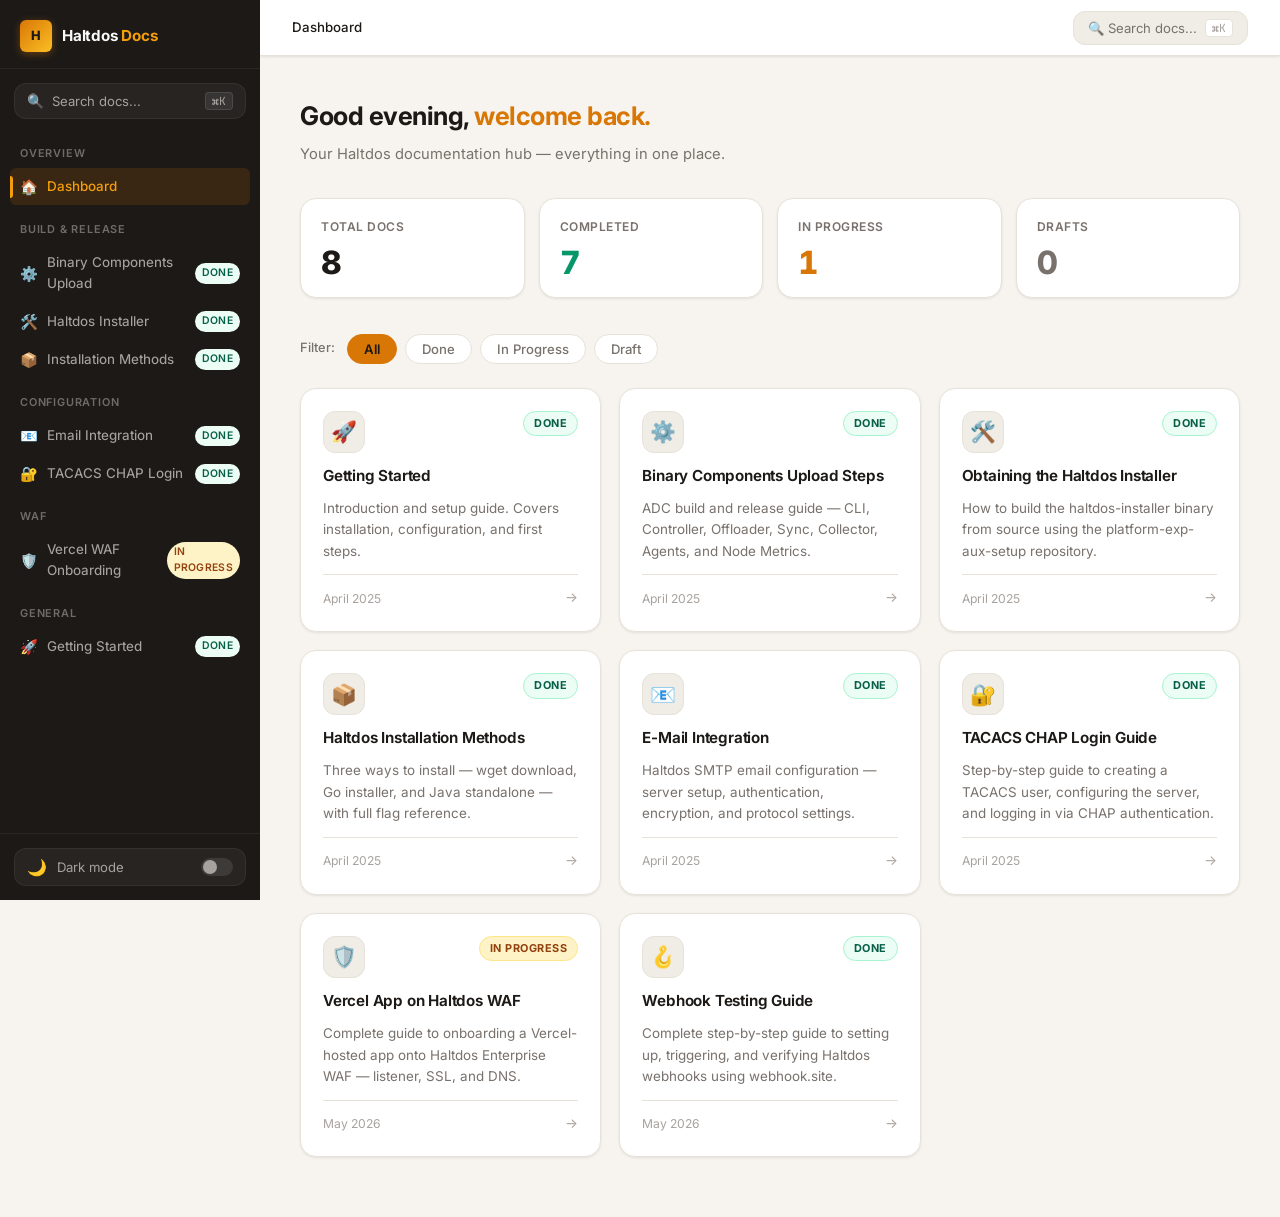
==== commit b992ef9f: "webhooks page added." ====
--- a/index.html
+++ b/index.html
@@ -185,6 +185,18 @@
         <!-- Cards Grid -->
         <div class="cards-grid" id="cardsGrid">
 
+
+
+
+
+
+
+
+
+
+
+
+
             <!-- Card: Getting Started -->
             <a class="card" href="docs/getting-started.html" data-status="done" data-title="Getting Started"
                 data-desc="Introduction and setup guide for the project">
@@ -200,6 +212,31 @@
                 </div>
             </a>
 
+
+
+
+
+
+
+
+
+
+
+
+
+
+
+
+
+
+
+
+
+
+
+
+
+
             <!-- Card: Binary Components -->
             <a class="card" href="docs/binary-components-upload.html" data-status="done"
                 data-title="Binary Components Upload" data-desc="ADC build and release guide for all components">
@@ -295,6 +332,51 @@
                     <span class="card-arrow">→</span>
                 </div>
             </a>
+
+            <!-- Card: Webhook Testing -->
+            <a class="card" href="docs/webhook-testing-guide.html" data-status="done" data-title="Webhook Testing Guide"
+                data-desc="Step-by-step webhook verification using webhook.site">
+                <div class="card-top">
+                    <div class="card-icon">🪝</div>
+                    <span class="tag done">Done</span>
+                </div>
+                <h3>Webhook Testing Guide</h3>
+                <p>Complete step-by-step guide to setting up, triggering, and verifying Haltdos webhooks using
+                    webhook.site.</p>
+                <div class="card-footer">
+                    <span>May 2026</span>
+                    <span class="card-arrow">→</span>
+                </div>
+            </a>
+
+
+
+
+
+
+
+
+
+
+
+
+
+
+
+
+
+
+
+
+
+
+
+
+
+
+
+
+
 
             <!-- Empty state -->
             <div class="empty-state" id="emptyState">
@@ -323,6 +405,7 @@
                 { title: 'Email Integration', icon: '📧', status: 'done', desc: 'SMTP email configuration — server, auth, encryption', href: 'docs/email-integration.html' },
                 { title: 'TACACS CHAP Login Guide', icon: '🔐', status: 'done', desc: 'TACACS user setup and CHAP authentication login', href: 'docs/tacacs-chap-login.html' },
                 { title: 'Vercel App on Haltdos WAF', icon: '🛡️', status: 'in-progress', desc: 'Onboard a Vercel app onto the Haltdos Enterprise WAF', href: 'docs/vercel-waf-onboarding.html' },
+                { title: 'Webhook Testing Guide', icon: '🪝', status: 'done', desc: 'Step-by-step webhook verification using webhook.site', href: 'docs/webhook-testing-guide.html' },
             ];
 
             // ── Greeting based on time ──
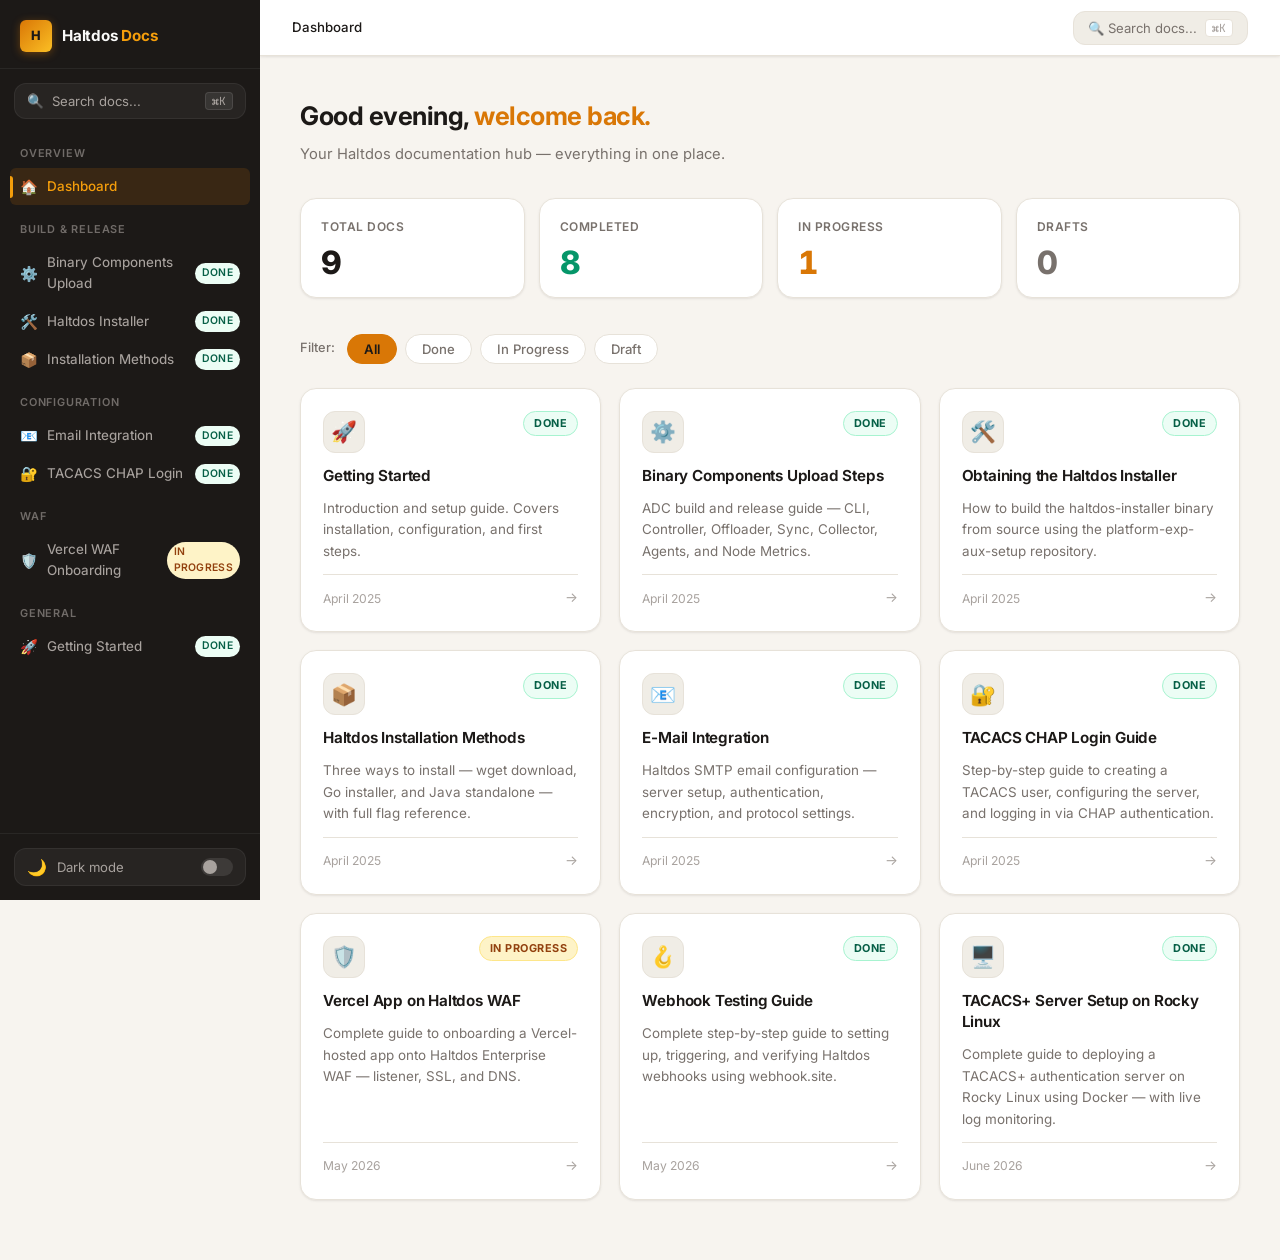
==== commit dca2518e: "Tacacs server creation and using file added." ====
--- a/index.html
+++ b/index.html
@@ -349,7 +349,22 @@
                 </div>
             </a>
 
-
+            <!-- Card: TACACS+ Server Setup -->
+            <a class="card" href="docs/tacacs-server-setup-rocky.html" data-status="done"
+                data-title="TACACS+ Server Setup Rocky Linux"
+                data-desc="Setup TACACS+ server on Rocky Linux using Docker">
+                <div class="card-top">
+                    <div class="card-icon">🖥️</div>
+                    <span class="tag done">Done</span>
+                </div>
+                <h3>TACACS+ Server Setup on Rocky Linux</h3>
+                <p>Complete guide to deploying a TACACS+ authentication server on Rocky Linux using Docker — with live
+                    log monitoring.</p>
+                <div class="card-footer">
+                    <span>June 2026</span>
+                    <span class="card-arrow">→</span>
+                </div>
+            </a>
 
 
 
@@ -406,6 +421,7 @@
                 { title: 'TACACS CHAP Login Guide', icon: '🔐', status: 'done', desc: 'TACACS user setup and CHAP authentication login', href: 'docs/tacacs-chap-login.html' },
                 { title: 'Vercel App on Haltdos WAF', icon: '🛡️', status: 'in-progress', desc: 'Onboard a Vercel app onto the Haltdos Enterprise WAF', href: 'docs/vercel-waf-onboarding.html' },
                 { title: 'Webhook Testing Guide', icon: '🪝', status: 'done', desc: 'Step-by-step webhook verification using webhook.site', href: 'docs/webhook-testing-guide.html' },
+                { title: 'TACACS+ Server Setup Rocky Linux', icon: '🖥️', status: 'done', desc: 'Setup TACACS+ server on Rocky Linux using Docker', href: 'docs/tacacs-server-setup-rocky.html' },
             ];
 
             // ── Greeting based on time ──
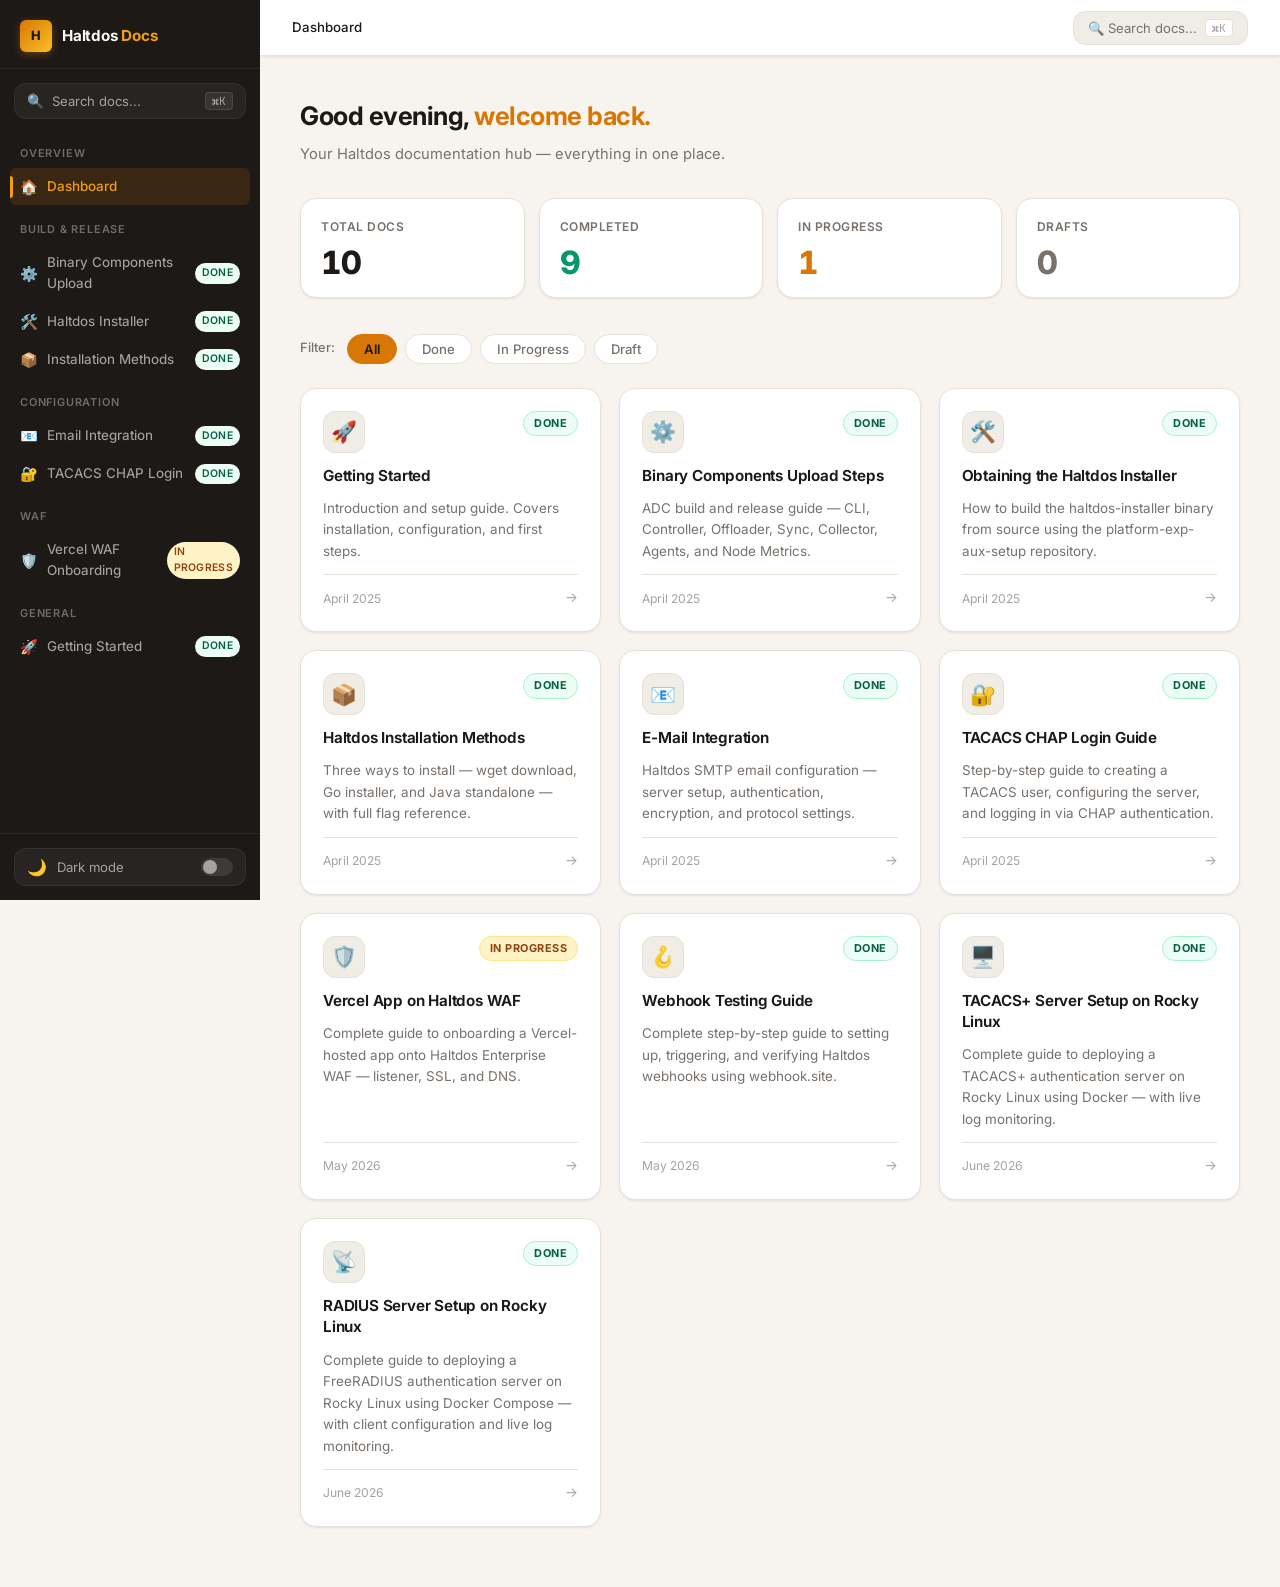
==== commit b455bb88: "radius server page added." ====
--- a/index.html
+++ b/index.html
@@ -366,6 +366,22 @@
                 </div>
             </a>
 
+            <!-- Card: RADIUS Server Setup -->
+            <a class="card" href="docs/radius-server-setup-rocky.html" data-status="done"
+                data-title="RADIUS Server Setup Rocky Linux"
+                data-desc="Setup FreeRADIUS server on Rocky Linux using Docker Compose">
+                <div class="card-top">
+                    <div class="card-icon">📡</div>
+                    <span class="tag done">Done</span>
+                </div>
+                <h3>RADIUS Server Setup on Rocky Linux</h3>
+                <p>Complete guide to deploying a FreeRADIUS authentication server on Rocky Linux using Docker Compose —
+                    with client configuration and live log monitoring.</p>
+                <div class="card-footer">
+                    <span>June 2026</span>
+                    <span class="card-arrow">→</span>
+                </div>
+            </a>
 
 
 
@@ -422,6 +438,7 @@
                 { title: 'Vercel App on Haltdos WAF', icon: '🛡️', status: 'in-progress', desc: 'Onboard a Vercel app onto the Haltdos Enterprise WAF', href: 'docs/vercel-waf-onboarding.html' },
                 { title: 'Webhook Testing Guide', icon: '🪝', status: 'done', desc: 'Step-by-step webhook verification using webhook.site', href: 'docs/webhook-testing-guide.html' },
                 { title: 'TACACS+ Server Setup Rocky Linux', icon: '🖥️', status: 'done', desc: 'Setup TACACS+ server on Rocky Linux using Docker', href: 'docs/tacacs-server-setup-rocky.html' },
+                { title: 'RADIUS Server Setup Rocky Linux', icon: '📡', status: 'done', desc: 'Setup FreeRADIUS server on Rocky Linux using Docker Compose', href: 'docs/radius-server-setup-rocky.html' },
             ];
 
             // ── Greeting based on time ──
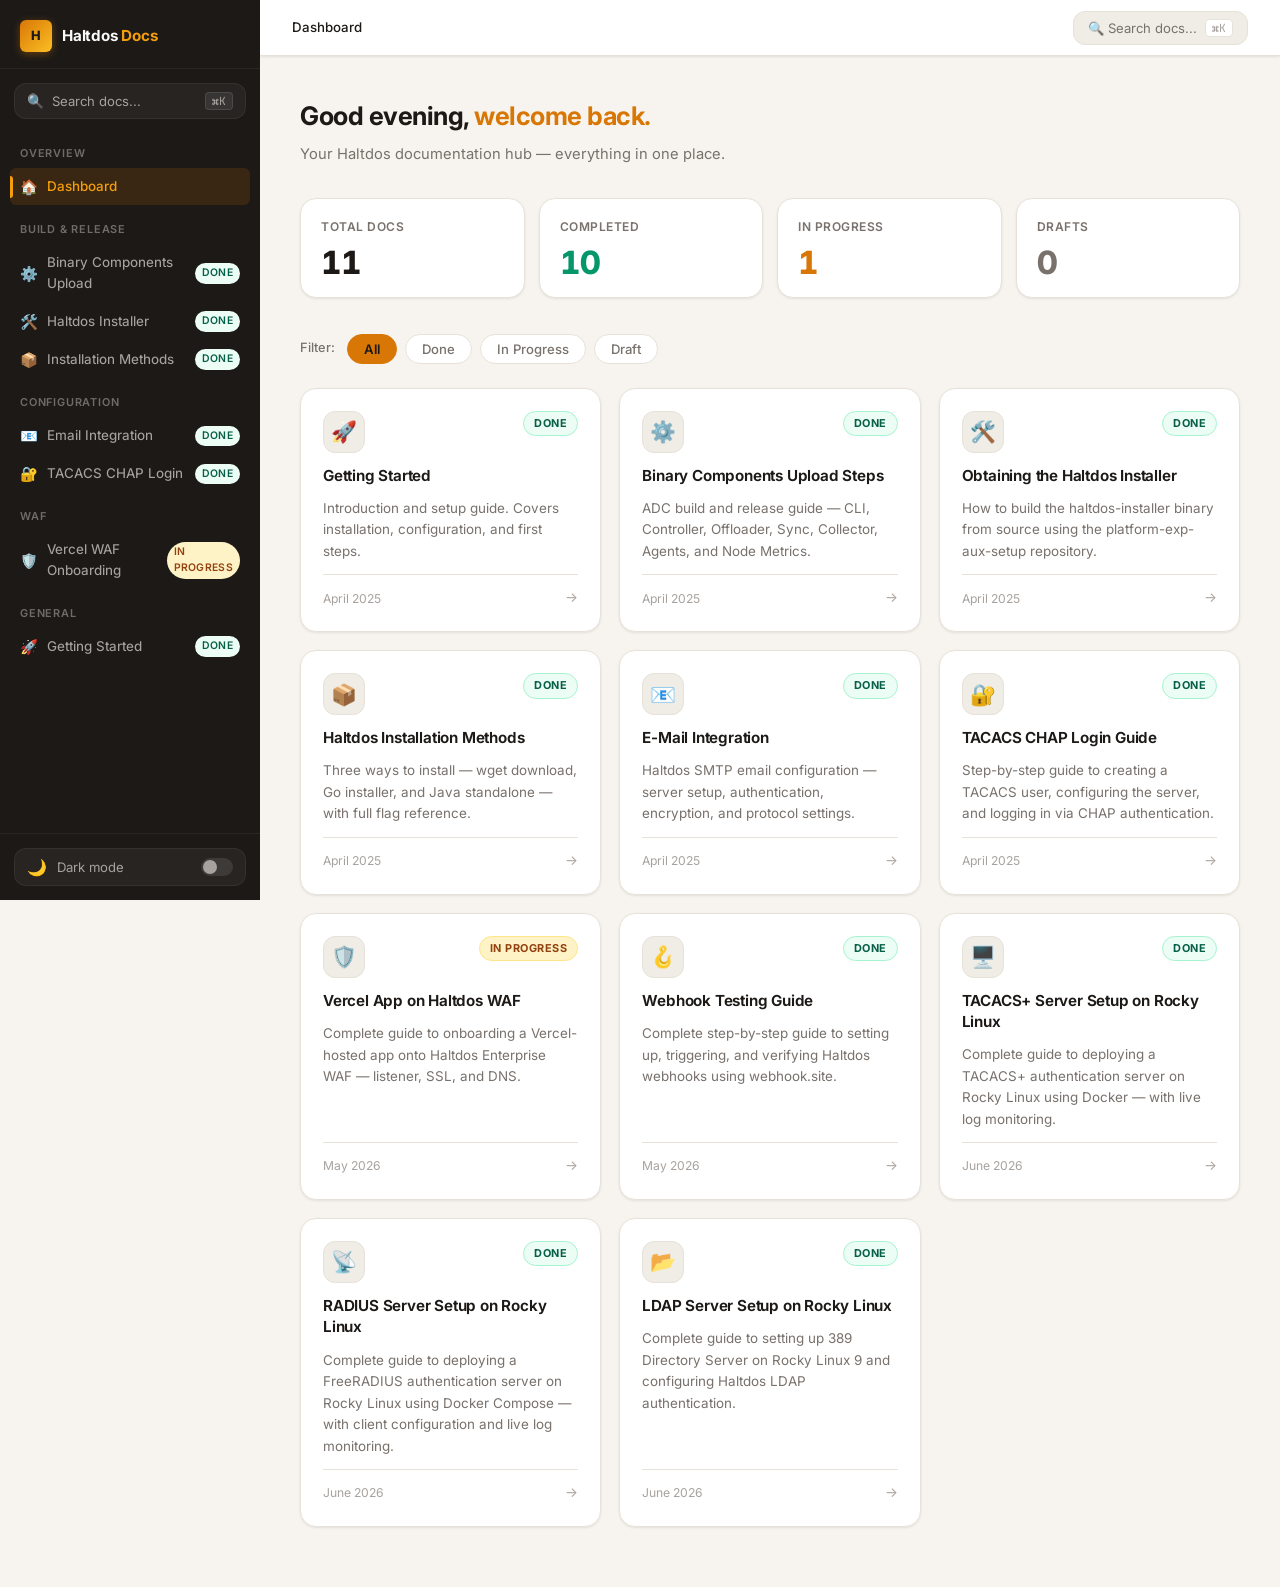
==== commit ef4293dc: "LDAP server page added." ====
--- a/index.html
+++ b/index.html
@@ -377,6 +377,23 @@
                 <h3>RADIUS Server Setup on Rocky Linux</h3>
                 <p>Complete guide to deploying a FreeRADIUS authentication server on Rocky Linux using Docker Compose —
                     with client configuration and live log monitoring.</p>
+                <div class="card-footer">
+                    <span>June 2026</span>
+                    <span class="card-arrow">→</span>
+                </div>
+            </a>
+
+            <!-- Card: LDAP Server Setup -->
+            <a class="card" href="docs/ldap-server-setup-rocky.html" data-status="done"
+                data-title="LDAP Server Setup Rocky Linux"
+                data-desc="Setup 389 Directory Server and integrate with Haltdos">
+                <div class="card-top">
+                    <div class="card-icon">📂</div>
+                    <span class="tag done">Done</span>
+                </div>
+                <h3>LDAP Server Setup on Rocky Linux</h3>
+                <p>Complete guide to setting up 389 Directory Server on Rocky Linux 9 and configuring Haltdos LDAP
+                    authentication.</p>
                 <div class="card-footer">
                     <span>June 2026</span>
                     <span class="card-arrow">→</span>
@@ -439,6 +456,7 @@
                 { title: 'Webhook Testing Guide', icon: '🪝', status: 'done', desc: 'Step-by-step webhook verification using webhook.site', href: 'docs/webhook-testing-guide.html' },
                 { title: 'TACACS+ Server Setup Rocky Linux', icon: '🖥️', status: 'done', desc: 'Setup TACACS+ server on Rocky Linux using Docker', href: 'docs/tacacs-server-setup-rocky.html' },
                 { title: 'RADIUS Server Setup Rocky Linux', icon: '📡', status: 'done', desc: 'Setup FreeRADIUS server on Rocky Linux using Docker Compose', href: 'docs/radius-server-setup-rocky.html' },
+                { title: 'LDAP Server Setup Rocky Linux', icon: '📡', status: 'done', desc: 'Setup 389 Directory Server on Rocky Linux using Docker Compose', href: 'docs/ldap-server-setup-rocky.html' },
             ];
 
             // ── Greeting based on time ──
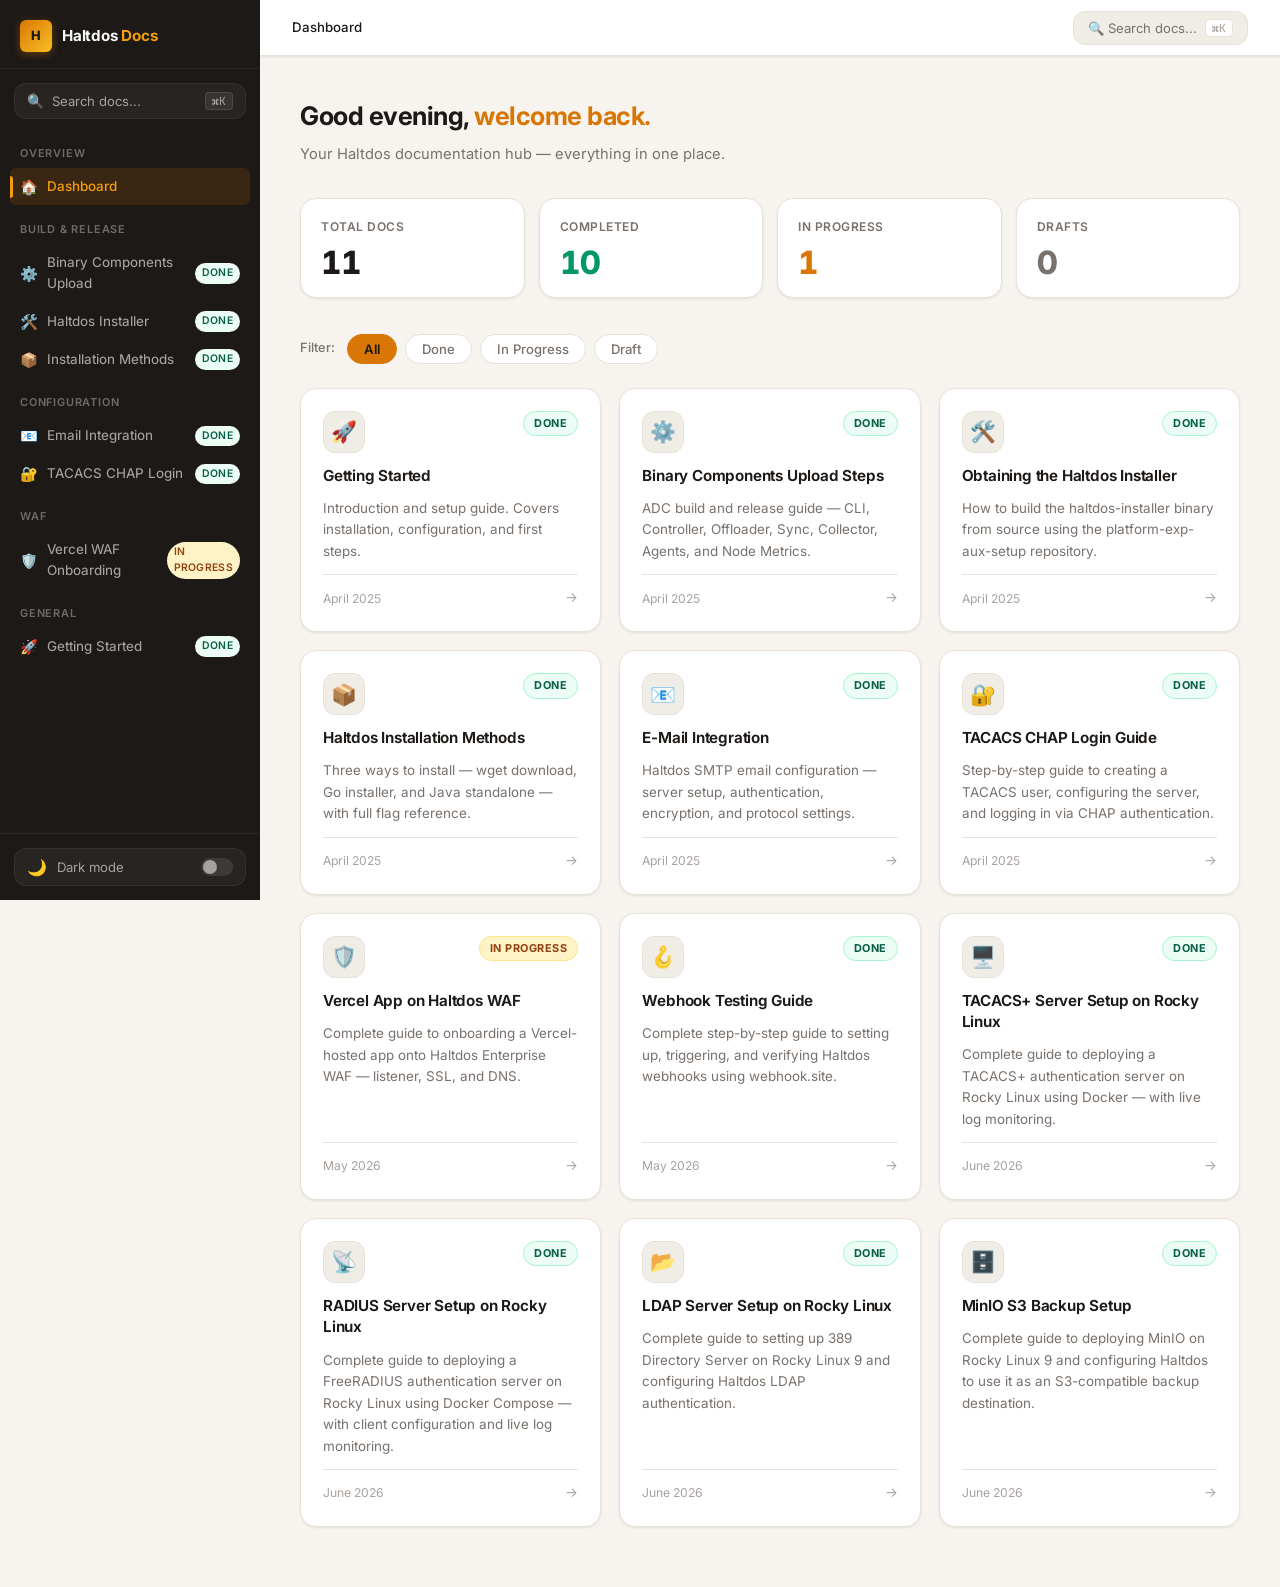
==== commit ca9ff745: "Minio page added but the change is needed." ====
--- a/index.html
+++ b/index.html
@@ -400,7 +400,21 @@
                 </div>
             </a>
 
-
+            <!-- Card: MinIO S3 Backup -->
+            <a class="card" href="docs/minio-s3-backup-setup.html" data-status="done" data-title="MinIO S3 Backup Setup"
+                data-desc="Setup MinIO on Rocky Linux for Haltdos S3 backup">
+                <div class="card-top">
+                    <div class="card-icon">🗄️</div>
+                    <span class="tag done">Done</span>
+                </div>
+                <h3>MinIO S3 Backup Setup</h3>
+                <p>Complete guide to deploying MinIO on Rocky Linux 9 and configuring Haltdos to use it as an
+                    S3-compatible backup destination.</p>
+                <div class="card-footer">
+                    <span>June 2026</span>
+                    <span class="card-arrow">→</span>
+                </div>
+            </a>
 
 
 
